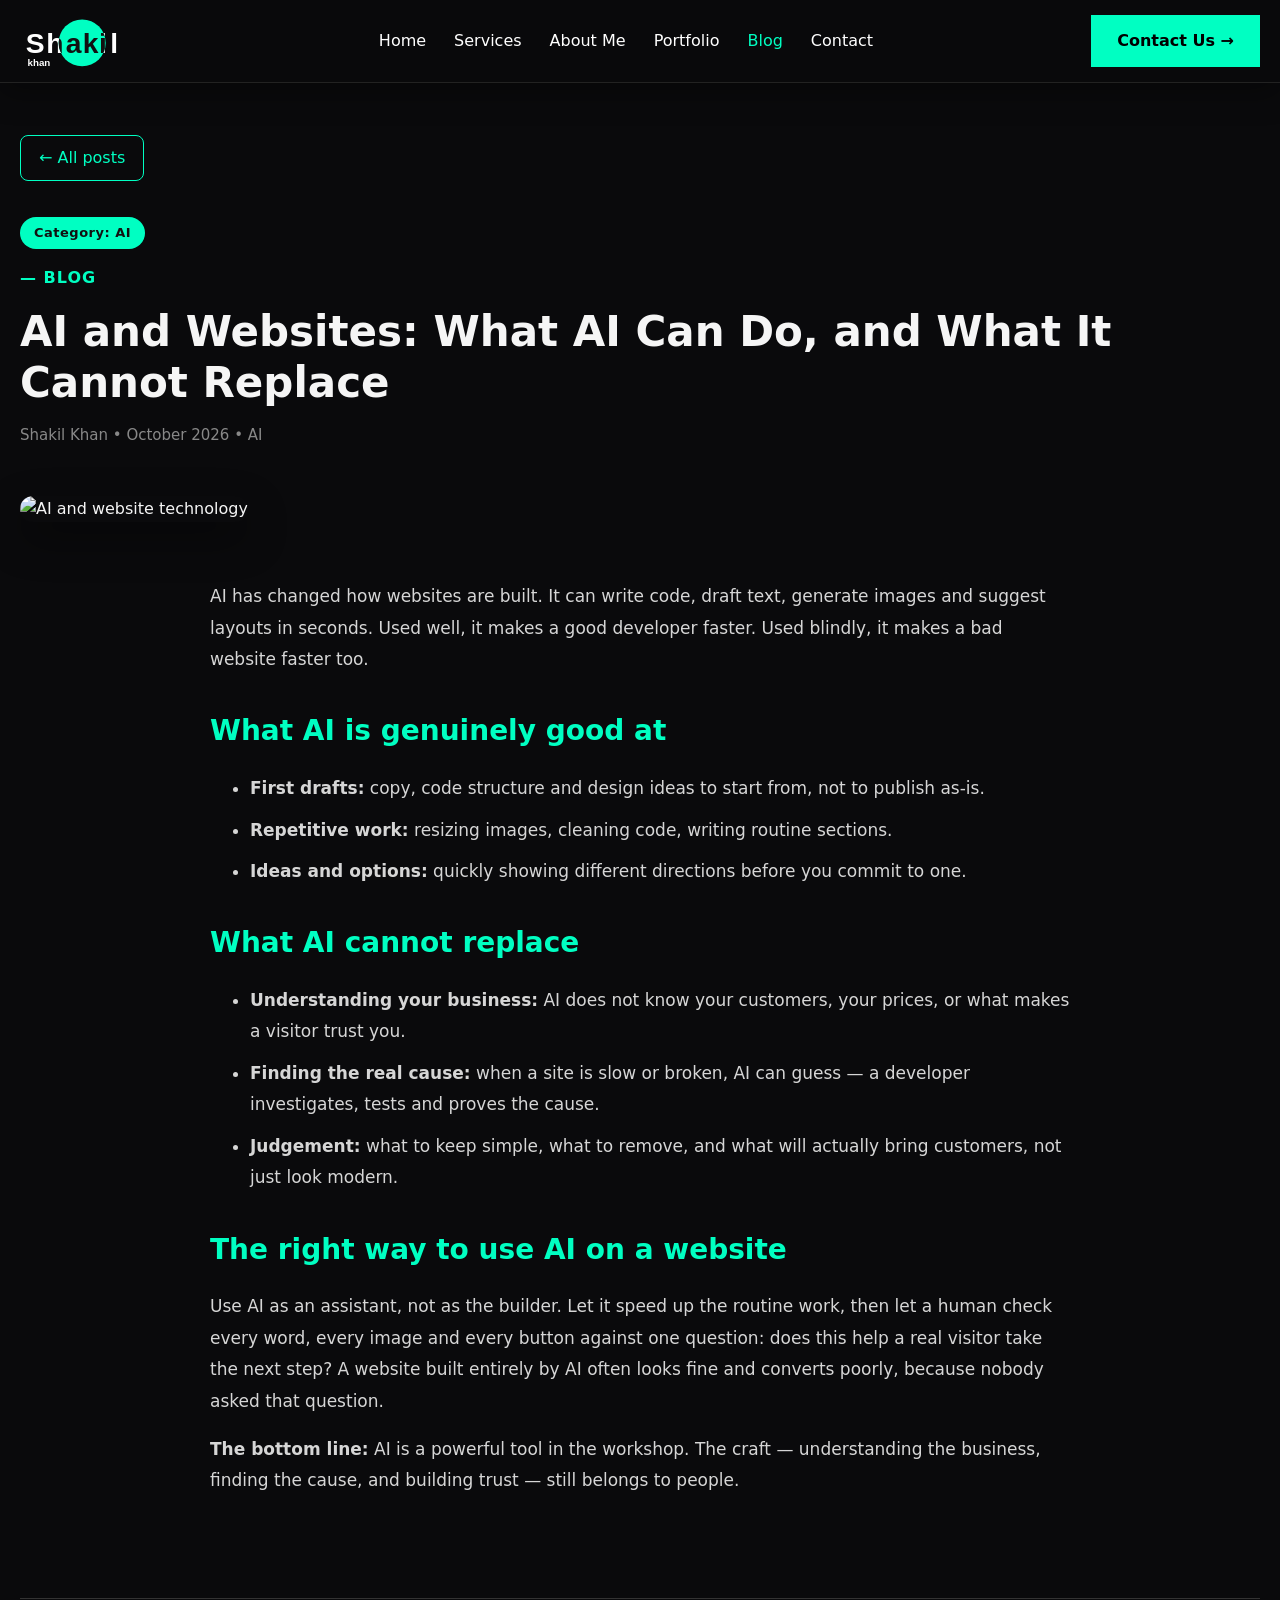
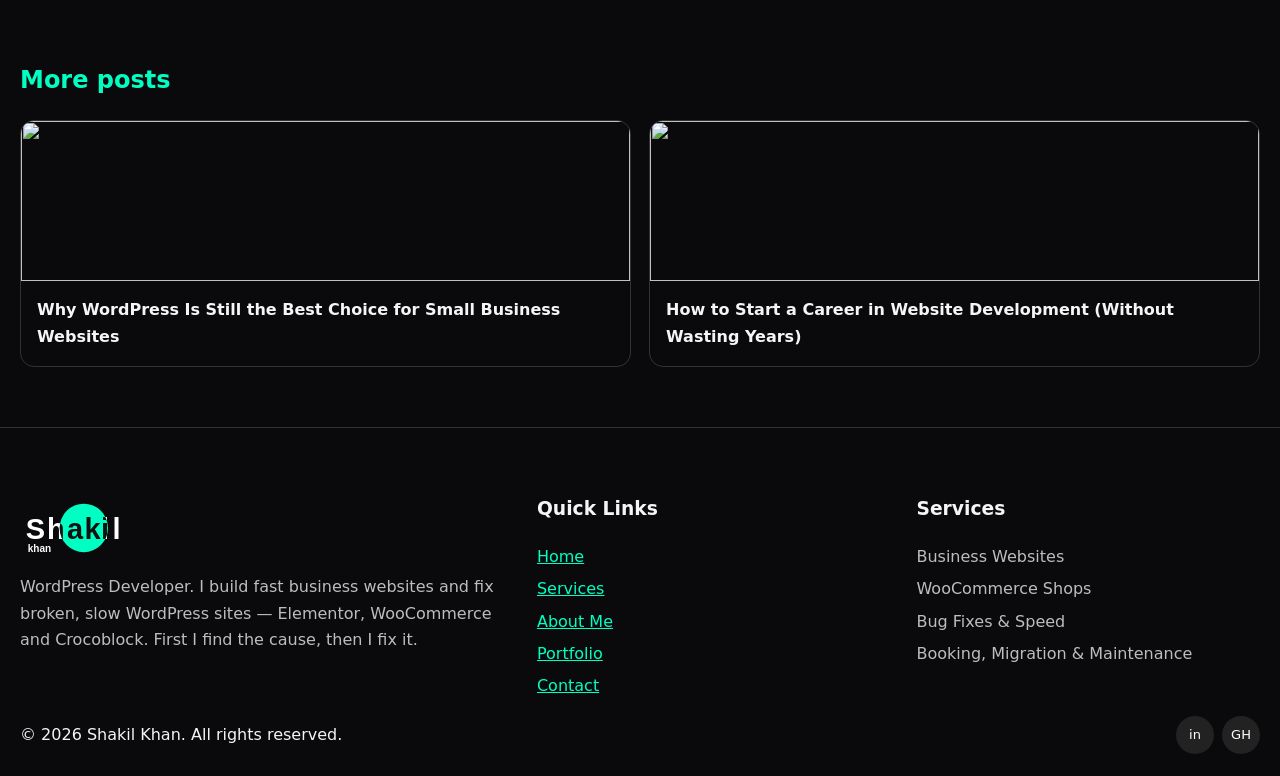
==== blog-ai.html @ 3e3c6b77 "Portfolio site with dashboard and Supabase login" ====
<!DOCTYPE html><html lang="en"><head><meta charset="utf-8"><meta name="viewport" content="width=device-width,initial-scale=1"><title>AI and Websites: What AI Can Do, and What It Cannot Replace — Shakil Khan</title><link rel="stylesheet" href="blog.css"></head><body><header><div class="nav"><a class="logo" href="index.html"><img class="logo-img" src="shakil-logo-claude.svg" alt="Shakil khan"></a><button class="menu-btn" id="menuBtn" aria-label="Menu" aria-expanded="false" aria-controls="mainNav">☰</button><nav id="mainNav"><button class="menu-close" id="menuClose" aria-label="Close menu">✕</button><a href="index.html#home">Home</a><a href="index.html#services">Services</a><a href="index.html#about">About Me</a><a href="index.html#portfolio">Portfolio</a><a href="blog.html" class="active">Blog</a><a href="index.html#contact">Contact</a><a class="btn-red menu-cta" href="index.html#contact"><span>Contact Us →</span></a></nav><a class="btn-red" href="index.html#contact"><span>Contact Us →</span></a></div></header><div id="menuOverlay"></div><section class="post-sec"><div class="wrap">
<a class="back" href="index.html">← All posts</a>
<p><span class="cat">Category: AI</span></p><p class="eyebrow">— BLOG</p><h1>AI and Websites: What AI Can Do, and What It Cannot Replace</h1>
<p class="meta">Shakil Khan • October 2026 • AI</p>
<img class="post-hero" src="https://raw.githubusercontent.com/webshakilpro/webpro-assets/main/images/blog-ai.webp" alt="AI and website technology"><div class="post-body">
<p>AI has changed how websites are built. It can write code, draft text, generate images and suggest layouts in seconds. Used well, it makes a good developer faster. Used blindly, it makes a bad website faster too.</p>
<h2>What AI is genuinely good at</h2>
<ul><li><strong>First drafts:</strong> copy, code structure and design ideas to start from, not to publish as-is.</li><li><strong>Repetitive work:</strong> resizing images, cleaning code, writing routine sections.</li><li><strong>Ideas and options:</strong> quickly showing different directions before you commit to one.</li></ul>
<h2>What AI cannot replace</h2>
<ul><li><strong>Understanding your business:</strong> AI does not know your customers, your prices, or what makes a visitor trust you.</li><li><strong>Finding the real cause:</strong> when a site is slow or broken, AI can guess — a developer investigates, tests and proves the cause.</li><li><strong>Judgement:</strong> what to keep simple, what to remove, and what will actually bring customers, not just look modern.</li></ul>
<h2>The right way to use AI on a website</h2>
<p>Use AI as an assistant, not as the builder. Let it speed up the routine work, then let a human check every word, every image and every button against one question: does this help a real visitor take the next step? A website built entirely by AI often looks fine and converts poorly, because nobody asked that question.</p>
<p><strong>The bottom line:</strong> AI is a powerful tool in the workshop. The craft — understanding the business, finding the cause, and building trust — still belongs to people.</p>
</div><div class="rel"><h2>More posts</h2><div class="rel-grid"><a href="blog-wordpress.html"><img src="https://raw.githubusercontent.com/webshakilpro/webpro-assets/main/images/blog-wordpress.webp" alt=""><span>Why WordPress Is Still the Best Choice for Small Business Websites</span></a><a href="blog-career.html"><img src="https://raw.githubusercontent.com/webshakilpro/webpro-assets/main/images/blog-career.webp" alt=""><span>How to Start a Career in Website Development (Without Wasting Years)</span></a></div></div></div></div></section><footer><div class="wrap"><div class="foot-grid"><div><img class="foot-logo" src="shakil-logo-claude.svg" alt="Shakil khan"><p style="color:#bdbdbd">WordPress Developer. I build fast business websites and fix broken, slow WordPress sites — Elementor, WooCommerce and Crocoblock. First I find the cause, then I fix it.</p></div><div><h3 style="margin-top:0">Quick Links</h3><p style="margin:6px 0"><a href="index.html#home">Home</a></p><p style="margin:6px 0"><a href="index.html#services">Services</a></p><p style="margin:6px 0"><a href="index.html#about">About Me</a></p><p style="margin:6px 0"><a href="index.html#portfolio">Portfolio</a></p><p style="margin:6px 0"><a href="index.html#contact">Contact</a></p></div><div><h3 style="margin-top:0">Services</h3><p style="margin:6px 0;color:#bdbdbd">Business Websites</p><p style="margin:6px 0;color:#bdbdbd">WooCommerce Shops</p><p style="margin:6px 0;color:#bdbdbd">Bug Fixes &amp; Speed</p><p style="margin:6px 0;color:#bdbdbd">Booking, Migration &amp; Maintenance</p></div></div></div><div class="foot"><span>© 2026 Shakil Khan. All rights reserved.</span><span class="soc"><a href="https://www.linkedin.com/in/dev-shakil-khan/">in</a><a href="https://github.com/webshakilpro">GH</a></span></div></footer><script>(function(){var btn=document.getElementById('menuBtn');var closeBtn=document.getElementById('menuClose');var overlay=document.getElementById('menuOverlay');if(!btn)return;function setOpen(open){document.body.classList.toggle('menu-open',open);btn.setAttribute('aria-expanded',open?'true':'false');document.body.style.overflow=open?'hidden':''}btn.addEventListener('click',function(){setOpen(!document.body.classList.contains('menu-open'))});if(closeBtn)closeBtn.addEventListener('click',function(){setOpen(false)});if(overlay)overlay.addEventListener('click',function(){setOpen(false)});document.querySelectorAll('#mainNav a').forEach(function(a){a.addEventListener('click',function(){setOpen(false)})})})();</script></body></html>
---- blog.css ----
body{margin:0;font-family:system-ui,-apple-system,Segoe UI,Roboto,Arial,sans-serif;background:#0a0a0c;color:#f5f5f5;line-height:1.65;overflow-x:hidden}
a{color:#00ffc2}
header{position:sticky;top:0;z-index:80;background:rgba(10,10,12,.95);border-bottom:1px solid #222;box-shadow:0 10px 30px rgba(0,0,0,.35)}
.nav{max-width:1420px;margin:0 auto;padding:10px 20px;display:flex;align-items:center;justify-content:space-between;gap:16px}
.logo-img{height:62px;width:auto;display:block}
nav#mainNav a{color:#fff;text-decoration:none;font-size:16px;margin-left:28px}
nav#mainNav a.active{color:#00ffc2}nav#mainNav a.menu-cta{display:none}
.btn-red{display:inline-block;background:#00ffc2;color:#000;padding:13px 26px;font-weight:700;text-decoration:none;white-space:nowrap}
.menu-btn{display:none;background:transparent;border:1px solid #444;color:#fff;width:44px;height:44px;font-size:22px;cursor:pointer;line-height:1}
.menu-close{display:none}
#menuOverlay{position:fixed;inset:0;background:rgba(0,0,0,.6);opacity:0;pointer-events:none;transition:opacity .3s ease;z-index:70}
.wrap{max-width:1420px;margin:0 auto;padding:0 20px}
.post-sec{padding:52px 0 60px}
.eyebrow{color:#00ffc2;font-weight:700;letter-spacing:1px;margin:10px 0 0}
.back{display:inline-block;margin:0 0 20px;border:1px solid #00ffc2;padding:9px 18px;text-decoration:none;border-radius:8px;color:#00ffc2}
.cat{display:inline-block;background:#00ffc2;color:#111;padding:5px 14px;border-radius:20px;font-size:13px;font-weight:700;letter-spacing:.5px}
.post-hero{width:100%;height:auto;aspect-ratio:16/9;object-fit:cover;border-radius:14px;margin:20px 0 10px;box-shadow:0 16px 40px rgba(0,0,0,.45)}
h1{font-size:42px;line-height:1.2;margin:16px 0 10px}
.meta{color:#888;font-size:15px;margin-bottom:28px}
.post-body{max-width:860px;margin:0 auto}
.post-body p,.post-body li{font-size:17px;line-height:1.85;color:#d6d6d6}
.post-body li{margin-bottom:10px}
.post-body h2{margin-top:38px;color:#00ffc2;font-size:24px}
article p{font-size:17px;line-height:1.85;color:#d6d6d6}
article li{font-size:17px;line-height:1.8;color:#d6d6d6;margin-bottom:10px}
h2{margin-top:38px;color:#00ffc2;font-size:24px}
.rel{border-top:1px solid #333;margin-top:48px;padding-top:24px}
.rel-grid{display:grid;grid-template-columns:1fr 1fr;gap:18px}
.rel a{display:block;border:1px solid #333;border-radius:14px;overflow:hidden;text-decoration:none;color:#f5f5f5}
.rel a img{width:100%;height:160px;object-fit:cover;display:block}
.rel a span{display:block;padding:16px;font-weight:600}
form{border:1px solid #333;border-radius:14px;padding:26px;margin-top:40px;background:#111}
form input,form textarea{width:100%;background:transparent;border:none;border-bottom:1px solid #555;color:#fff;padding:13px 2px;margin-bottom:18px;font:inherit;box-sizing:border-box}
form input:focus,form textarea:focus{outline:none;border-bottom-color:#00ffc2}
form button{background:#00ffc2;color:#111;border:none;padding:13px 28px;border-radius:8px;font-weight:700;cursor:pointer;font-size:16px}
.note{color:#888;font-size:13px}
footer{border-top:1px solid #333;padding:22px 0}
.foot-grid{display:grid;grid-template-columns:1.4fr 1fr 1fr;gap:36px;padding:44px 0 10px}
.foot-logo{height:64px;width:auto;display:block;margin-bottom:12px}
.foot{max-width:1420px;margin:0 auto;padding:0 20px;display:flex;justify-content:space-between;gap:16px;flex-wrap:wrap;align-items:center}
.soc a{width:38px;height:38px;background:#222;border-radius:50%;display:inline-flex;align-items:center;justify-content:center;color:#fff;margin-left:8px;font-size:13px;text-decoration:none}
.soc a:first-child{margin-left:0}
.hero{text-align:center;padding:70px 20px 50px}
.hero h1{font-size:56px;margin:0}
.crumb{color:#888}
.crumb a{color:#888;text-decoration:none}
.crumb b{color:#00ffc2}
.layout{max-width:1420px;margin:0 auto;padding:20px;display:grid;grid-template-columns:2fr 1fr;gap:32px;align-items:start}
.post-card{background:#141414;border-radius:20px;overflow:hidden;margin-bottom:36px}
.post-card img{width:100%;height:auto;aspect-ratio:2/1;object-fit:cover;display:block}
.post-body{padding:32px 36px 36px}
.post-meta{color:#888;font-size:14px}
.post-body h2{font-size:28px;line-height:1.3}
.post-body h2 a{color:#fff;text-decoration:none}
.post-body h2 a:hover{color:#00ffc2}
.pill{display:inline-block;border:1px solid #777;color:#fff;padding:10px 22px;border-radius:999px;text-decoration:none;margin-top:8px}
.pill:hover{border-color:#00ffc2;color:#00ffc2}
.panel{background:#141414;border-radius:20px;padding:26px;margin-bottom:24px}
.panel h3{margin-top:0}
.dot{color:#00ffc2}
.search{display:flex}
.search input{flex:1;background:#0a0a0c;border:1px solid #333;border-radius:10px 0 0 10px;color:#fff;padding:12px}
.search button{background:#00ffc2;color:#111;border:none;border-radius:0 10px 10px 0;padding:0 18px;font-size:18px;cursor:pointer}
.cats{list-style:none;padding:0;margin:0}
.cats li{border-bottom:1px solid #222;padding:10px 0}
.cats a{color:#d6d6d6;text-decoration:none;display:flex;justify-content:space-between}
.recent a{display:flex;gap:14px;text-decoration:none;color:#fff;padding:12px 0;border-bottom:1px solid #222}
.recent img{width:70px;height:70px;object-fit:cover;border-radius:10px;flex:0 0 70px}
.recent small{color:#00ffc2;display:block}
.recent b{font-size:15px;line-height:1.4}
.author{display:flex;gap:14px;align-items:center}
.author img{width:64px;height:64px;border-radius:50%;object-fit:cover}
.muted{color:#bdbdbd}
.tags span{display:inline-block;background:#222;border-radius:999px;padding:6px 14px;margin:0 6px 8px 0;font-size:14px}
.pager{display:flex;gap:12px;margin:20px 0 40px}
.pg{width:50px;height:50px;border-radius:50%;background:#222;color:#fff;display:flex;align-items:center;justify-content:center}
.pg.on{background:#00ffc2;color:#111;font-weight:700}
@media(max-width:900px){.layout{grid-template-columns:1fr}.hero h1{font-size:38px}.post-body{padding:24px}.nav{flex-wrap:wrap;padding:12px 16px}.menu-btn{display:inline-flex;align-items:center;justify-content:center;margin-left:auto}header .btn-red{display:none}.menu-close{display:flex;align-items:center;justify-content:center;align-self:flex-end;width:44px;height:44px;background:transparent;border:1px solid #444;color:#fff;font-size:20px;cursor:pointer;margin-bottom:8px}nav#mainNav{display:flex;position:fixed;top:0;right:0;height:100dvh;width:min(320px,85vw);flex-direction:column;gap:0;background:#0a0a0c;border-left:1px solid #222;padding:20px;z-index:90;margin-top:0;border-top:none;transform:translateX(105%);transition:transform .32s ease;overflow-y:auto}nav#mainNav a{color:#fff;margin-left:0;padding:14px 4px;border-bottom:1px solid #1c1c1c}nav#mainNav a.active{color:#00ffc2}nav#mainNav a.menu-cta{display:none}nav#mainNav a.menu-cta,nav#mainNav a.menu-cta:hover{color:#000}.menu-cta{display:block;text-align:center;margin-top:22px;color:#000}body.menu-open nav#mainNav{transform:translateX(0)}body.menu-open #menuOverlay{opacity:1;pointer-events:auto}.foot-grid{grid-template-columns:1fr;gap:24px;padding-top:32px}.rel-grid{grid-template-columns:1fr}}
@media(max-width:640px){.wrap{padding:0 16px}.nav{padding:10px 16px}.logo-img{height:52px}h1{font-size:28px}.foot{flex-direction:column;text-align:left;justify-content:flex-start;align-items:flex-start}}
@media(max-width:400px){.logo-img{height:48px}}

.btn-red{position:relative;z-index:2;overflow:hidden;transition:all .5s ease}
.btn-red::after{content:"";width:100%;height:100%;background:#fff;position:absolute;bottom:-100%;left:0;border-radius:50%;z-index:0;transition:all .5s ease}
.btn-red span{position:relative;z-index:1}
.btn-red:hover{color:#000}
.btn-red:hover::after{bottom:0;border-radius:0}

.pill{position:relative;z-index:2;overflow:hidden;transition:all .5s ease}
.pill::after{content:"";width:100%;height:100%;background:#00ffc2;position:absolute;bottom:-100%;left:0;border-radius:50%;z-index:0;transition:all .5s ease}
.pill span{position:relative;z-index:1}
.pill:hover{color:#000;border-color:#00ffc2}
.pill:hover::after{bottom:0;border-radius:0}
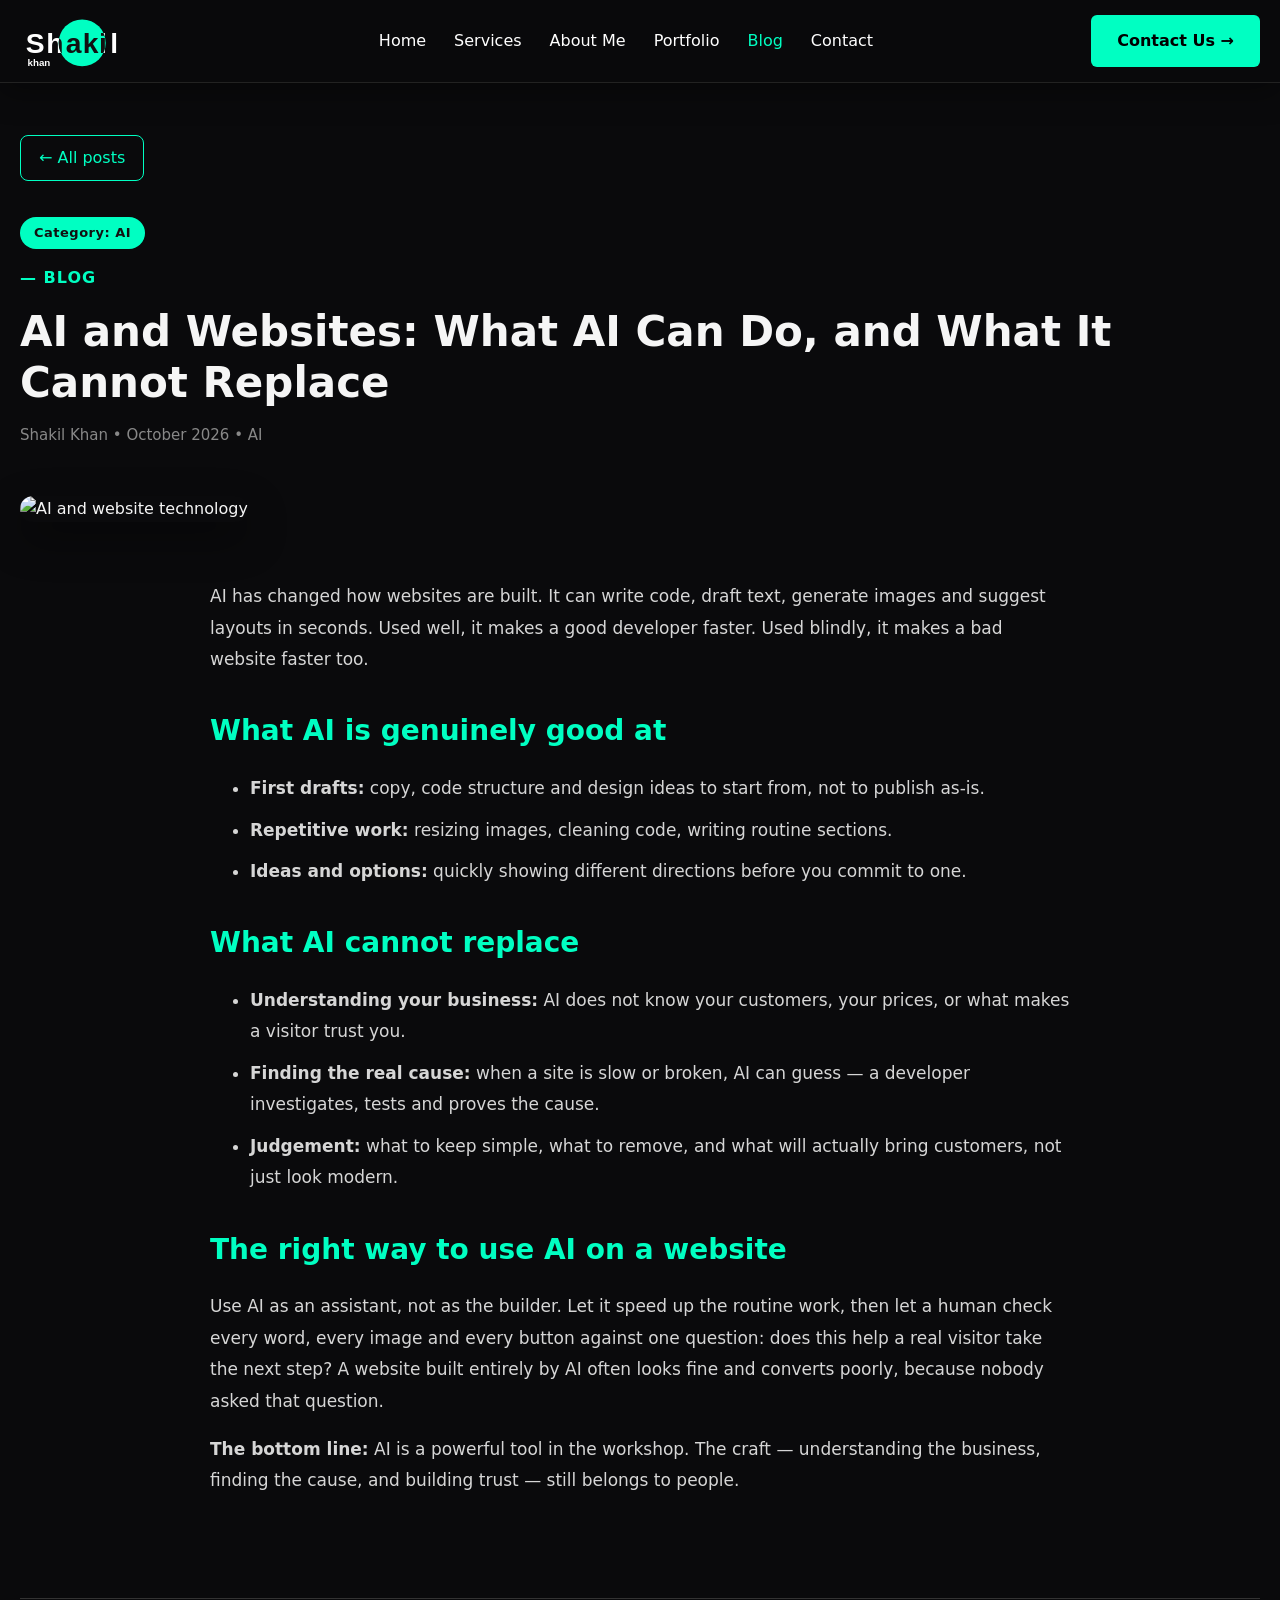
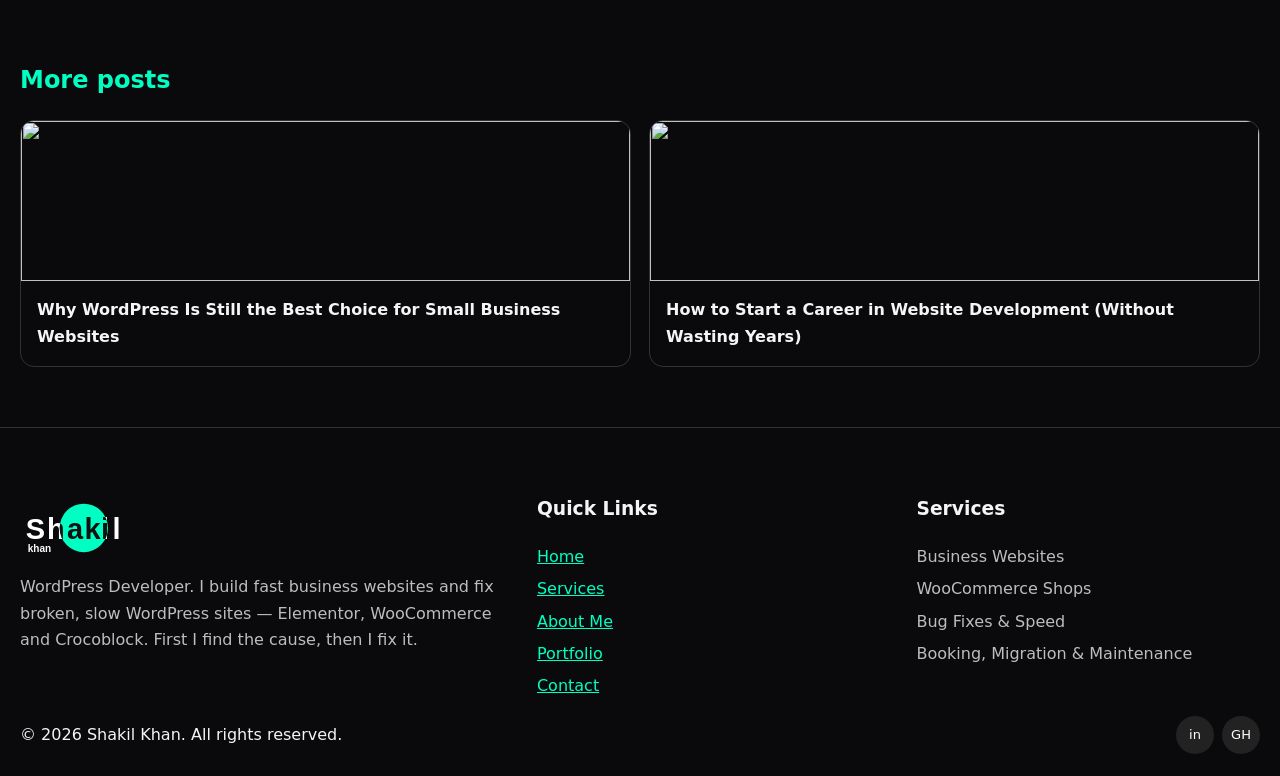
==== commit 9b113f1a: "Add GA4 tag G-XPJBRD55GH" ====
--- a/blog-ai.html
+++ b/blog-ai.html
@@ -1,4 +1,13 @@
-<!DOCTYPE html><html lang="en"><head><meta charset="utf-8"><meta name="viewport" content="width=device-width,initial-scale=1"><title>AI and Websites: What AI Can Do, and What It Cannot Replace — Shakil Khan</title><link rel="stylesheet" href="blog.css"></head><body><header><div class="nav"><a class="logo" href="index.html"><img class="logo-img" src="shakil-logo-claude.svg" alt="Shakil khan"></a><button class="menu-btn" id="menuBtn" aria-label="Menu" aria-expanded="false" aria-controls="mainNav">☰</button><nav id="mainNav"><button class="menu-close" id="menuClose" aria-label="Close menu">✕</button><a href="index.html#home">Home</a><a href="index.html#services">Services</a><a href="index.html#about">About Me</a><a href="index.html#portfolio">Portfolio</a><a href="blog.html" class="active">Blog</a><a href="index.html#contact">Contact</a><a class="btn-red menu-cta" href="index.html#contact"><span>Contact Us →</span></a></nav><a class="btn-red" href="index.html#contact"><span>Contact Us →</span></a></div></header><div id="menuOverlay"></div><section class="post-sec"><div class="wrap">
+<!DOCTYPE html><html lang="en"><head>
+<!-- Google tag (gtag.js) -->
+<script async src="https://www.googletagmanager.com/gtag/js?id=G-XPJBRD55GH"></script>
+<script>
+  window.dataLayer = window.dataLayer || [];
+  function gtag(){dataLayer.push(arguments);}
+  gtag('js', new Date());
+  gtag('config', 'G-XPJBRD55GH');
+</script>
+<meta charset="utf-8"><meta name="viewport" content="width=device-width,initial-scale=1"><title>AI and Websites: What AI Can Do, and What It Cannot Replace — Shakil Khan</title><meta name="description" content="AI can draft, design and speed up website work — but it cannot understand your business, your customers, or the real cause of a broken site."><link rel="canonical" href="https://webpro-blue.vercel.app/blog-ai.html"><meta name="robots" content="index, follow"><meta property="og:type" content="article"><meta property="og:title" content="AI and Websites: What AI Can Do, and What It Cannot Replace — Shakil Khan"><meta property="og:description" content="AI can draft, design and speed up website work — but it cannot understand your business, your customers, or the real cause of a broken site."><meta property="og:url" content="https://webpro-blue.vercel.app/blog-ai.html"><meta property="og:image" content="https://raw.githubusercontent.com/webshakilpro/webpro-assets/main/images/blog-ai.webp"><meta name="twitter:card" content="summary_large_image"><meta name="twitter:title" content="AI and Websites: What AI Can Do, and What It Cannot Replace — Shakil Khan"><meta name="twitter:description" content="AI can draft, design and speed up website work — but it cannot understand your business, your customers, or the real cause of a broken site."><meta name="twitter:image" content="https://raw.githubusercontent.com/webshakilpro/webpro-assets/main/images/blog-ai.webp"><link rel="stylesheet" href="blog.css"><link rel="icon" type="image/svg+xml" href="/favicon.svg"></head><body><header><div class="nav"><a class="logo" href="index.html"><img class="logo-img" src="shakil-logo-claude.svg" alt="Shakil khan"></a><button class="menu-btn" id="menuBtn" aria-label="Menu" aria-expanded="false" aria-controls="mainNav">☰</button><nav id="mainNav"><button class="menu-close" id="menuClose" aria-label="Close menu">✕</button><a href="index.html#home">Home</a><a href="index.html#services">Services</a><a href="index.html#about">About Me</a><a href="index.html#portfolio">Portfolio</a><a href="blog.html" class="active">Blog</a><a href="index.html#contact">Contact</a><a class="btn-red menu-cta" href="index.html#contact"><span>Contact Us →</span></a></nav><a class="btn-red" href="index.html#contact"><span>Contact Us →</span></a></div></header><div id="menuOverlay"></div><section class="post-sec"><div class="wrap">
 <a class="back" href="index.html">← All posts</a>
 <p><span class="cat">Category: AI</span></p><p class="eyebrow">— BLOG</p><h1>AI and Websites: What AI Can Do, and What It Cannot Replace</h1>
 <p class="meta">Shakil Khan • October 2026 • AI</p>
@@ -11,4 +20,4 @@
 <h2>The right way to use AI on a website</h2>
 <p>Use AI as an assistant, not as the builder. Let it speed up the routine work, then let a human check every word, every image and every button against one question: does this help a real visitor take the next step? A website built entirely by AI often looks fine and converts poorly, because nobody asked that question.</p>
 <p><strong>The bottom line:</strong> AI is a powerful tool in the workshop. The craft — understanding the business, finding the cause, and building trust — still belongs to people.</p>
-</div><div class="rel"><h2>More posts</h2><div class="rel-grid"><a href="blog-wordpress.html"><img src="https://raw.githubusercontent.com/webshakilpro/webpro-assets/main/images/blog-wordpress.webp" alt=""><span>Why WordPress Is Still the Best Choice for Small Business Websites</span></a><a href="blog-career.html"><img src="https://raw.githubusercontent.com/webshakilpro/webpro-assets/main/images/blog-career.webp" alt=""><span>How to Start a Career in Website Development (Without Wasting Years)</span></a></div></div></div></div></section><footer><div class="wrap"><div class="foot-grid"><div><img class="foot-logo" src="shakil-logo-claude.svg" alt="Shakil khan"><p style="color:#bdbdbd">WordPress Developer. I build fast business websites and fix broken, slow WordPress sites — Elementor, WooCommerce and Crocoblock. First I find the cause, then I fix it.</p></div><div><h3 style="margin-top:0">Quick Links</h3><p style="margin:6px 0"><a href="index.html#home">Home</a></p><p style="margin:6px 0"><a href="index.html#services">Services</a></p><p style="margin:6px 0"><a href="index.html#about">About Me</a></p><p style="margin:6px 0"><a href="index.html#portfolio">Portfolio</a></p><p style="margin:6px 0"><a href="index.html#contact">Contact</a></p></div><div><h3 style="margin-top:0">Services</h3><p style="margin:6px 0;color:#bdbdbd">Business Websites</p><p style="margin:6px 0;color:#bdbdbd">WooCommerce Shops</p><p style="margin:6px 0;color:#bdbdbd">Bug Fixes &amp; Speed</p><p style="margin:6px 0;color:#bdbdbd">Booking, Migration &amp; Maintenance</p></div></div></div><div class="foot"><span>© 2026 Shakil Khan. All rights reserved.</span><span class="soc"><a href="https://www.linkedin.com/in/dev-shakil-khan/">in</a><a href="https://github.com/webshakilpro">GH</a></span></div></footer><script>(function(){var btn=document.getElementById('menuBtn');var closeBtn=document.getElementById('menuClose');var overlay=document.getElementById('menuOverlay');if(!btn)return;function setOpen(open){document.body.classList.toggle('menu-open',open);btn.setAttribute('aria-expanded',open?'true':'false');document.body.style.overflow=open?'hidden':''}btn.addEventListener('click',function(){setOpen(!document.body.classList.contains('menu-open'))});if(closeBtn)closeBtn.addEventListener('click',function(){setOpen(false)});if(overlay)overlay.addEventListener('click',function(){setOpen(false)});document.querySelectorAll('#mainNav a').forEach(function(a){a.addEventListener('click',function(){setOpen(false)})})})();</script></body></html>
+</div><div class="rel"><h2>More posts</h2><div class="rel-grid"><a href="blog-wordpress.html"><img src="https://raw.githubusercontent.com/webshakilpro/webpro-assets/main/images/blog-wordpress.webp" alt=""><span>Why WordPress Is Still the Best Choice for Small Business Websites</span></a><a href="blog-career.html"><img src="https://raw.githubusercontent.com/webshakilpro/webpro-assets/main/images/blog-career.webp" alt=""><span>How to Start a Career in Website Development (Without Wasting Years)</span></a></div></div></div></div></section><footer><div class="wrap"><div class="foot-grid"><div><img class="foot-logo" src="shakil-logo-claude.svg" alt="Shakil khan"><p style="color:#bdbdbd">WordPress Developer. I build fast business websites and fix broken, slow WordPress sites — Elementor, WooCommerce and Crocoblock. First I find the cause, then I fix it.</p></div><div><h3 style="margin-top:0">Quick Links</h3><p style="margin:6px 0"><a href="index.html#home">Home</a></p><p style="margin:6px 0"><a href="index.html#services">Services</a></p><p style="margin:6px 0"><a href="index.html#about">About Me</a></p><p style="margin:6px 0"><a href="index.html#portfolio">Portfolio</a></p><p style="margin:6px 0"><a href="index.html#contact">Contact</a></p></div><div><h3 style="margin-top:0">Services</h3><p style="margin:6px 0;color:#bdbdbd">Business Websites</p><p style="margin:6px 0;color:#bdbdbd">WooCommerce Shops</p><p style="margin:6px 0;color:#bdbdbd">Bug Fixes &amp; Speed</p><p style="margin:6px 0;color:#bdbdbd">Booking, Migration &amp; Maintenance</p></div></div></div><div class="foot"><span>© 2026 Shakil Khan. All rights reserved.</span><span class="soc"><a href="https://www.linkedin.com/in/dev-shakil-khan/">in</a><a href="https://github.com/webshakilpro">GH</a></span></div></footer><script>(function(){var btn=document.getElementById('menuBtn');var closeBtn=document.getElementById('menuClose');var overlay=document.getElementById('menuOverlay');if(!btn)return;function setOpen(open){document.body.classList.toggle('menu-open',open);btn.setAttribute('aria-expanded',open?'true':'false');document.body.style.overflow=open?'hidden':''}btn.addEventListener('click',function(){setOpen(!document.body.classList.contains('menu-open'))});if(closeBtn)closeBtn.addEventListener('click',function(){setOpen(false)});if(overlay)overlay.addEventListener('click',function(){setOpen(false)});document.querySelectorAll('#mainNav a').forEach(function(a){a.addEventListener('click',function(){setOpen(false)})})})();</script><script>(function(){try{var pk='skv:'+location.pathname;if(sessionStorage.getItem(pk))return;sessionStorage.setItem(pk,'1');var send=function(c){try{fetch('https://kbdyzupzgekbuooyidof.supabase.co/rest/v1/visits',{method:'POST',headers:{'apikey':'eyJhbGciOiJIUzI1NiIsInR5cCI6IkpXVCJ9.eyJpc3MiOiJzdXBhYmFzZSIsInJlZiI6ImtiZHl6dXB6Z2VrYnVvb3lpZG9mIiwicm9sZSI6ImFub24iLCJpYXQiOjE3OTMyNjU3ODYsImV4cCI6MjEwODg0MTc4Nn0.OOVyjcKAUaSseEZP-8HVJc0cYy1XmJMhh1g-SFv2l-0','Authorization':'Bearer eyJhbGciOiJIUzI1NiIsInR5cCI6IkpXVCJ9.eyJpc3MiOiJzdXBhYmFzZSIsInJlZiI6ImtiZHl6dXB6Z2VrYnVvb3lpZG9mIiwicm9sZSI6ImFub24iLCJpYXQiOjE3OTMyNjU3ODYsImV4cCI6MjEwODg0MTc4Nn0.OOVyjcKAUaSseEZP-8HVJc0cYy1XmJMhh1g-SFv2l-0','Content-Type':'application/json','Prefer':'return=minimal'},body:JSON.stringify({page:location.pathname,country:c||'Unknown'})});}catch(e){}};try{var ac=new AbortController();setTimeout(function(){ac.abort()},3000);fetch('https://ipwho.is/',{signal:ac.signal}).then(function(r){return r.json()}).then(function(j){send(j&&j.country?j.country:'Unknown')}).catch(function(){send('Unknown')})}catch(e){send('Unknown')}}catch(e){}})();</script></body></html>
--- a/blog.css
+++ b/blog.css
@@ -5,7 +5,7 @@
 .logo-img{height:62px;width:auto;display:block}
 nav#mainNav a{color:#fff;text-decoration:none;font-size:16px;margin-left:28px}
 nav#mainNav a.active{color:#00ffc2}nav#mainNav a.menu-cta{display:none}
-.btn-red{display:inline-block;background:#00ffc2;color:#000;padding:13px 26px;font-weight:700;text-decoration:none;white-space:nowrap}
+.btn-red{display:inline-block;background:#00ffc2;color:#000;padding:13px 26px;font-weight:700;text-decoration:none;white-space:nowrap;border-radius:6px}
 .menu-btn{display:none;background:transparent;border:1px solid #444;color:#fff;width:44px;height:44px;font-size:22px;cursor:pointer;line-height:1}
 .menu-close{display:none}
 #menuOverlay{position:fixed;inset:0;background:rgba(0,0,0,.6);opacity:0;pointer-events:none;transition:opacity .3s ease;z-index:70}
